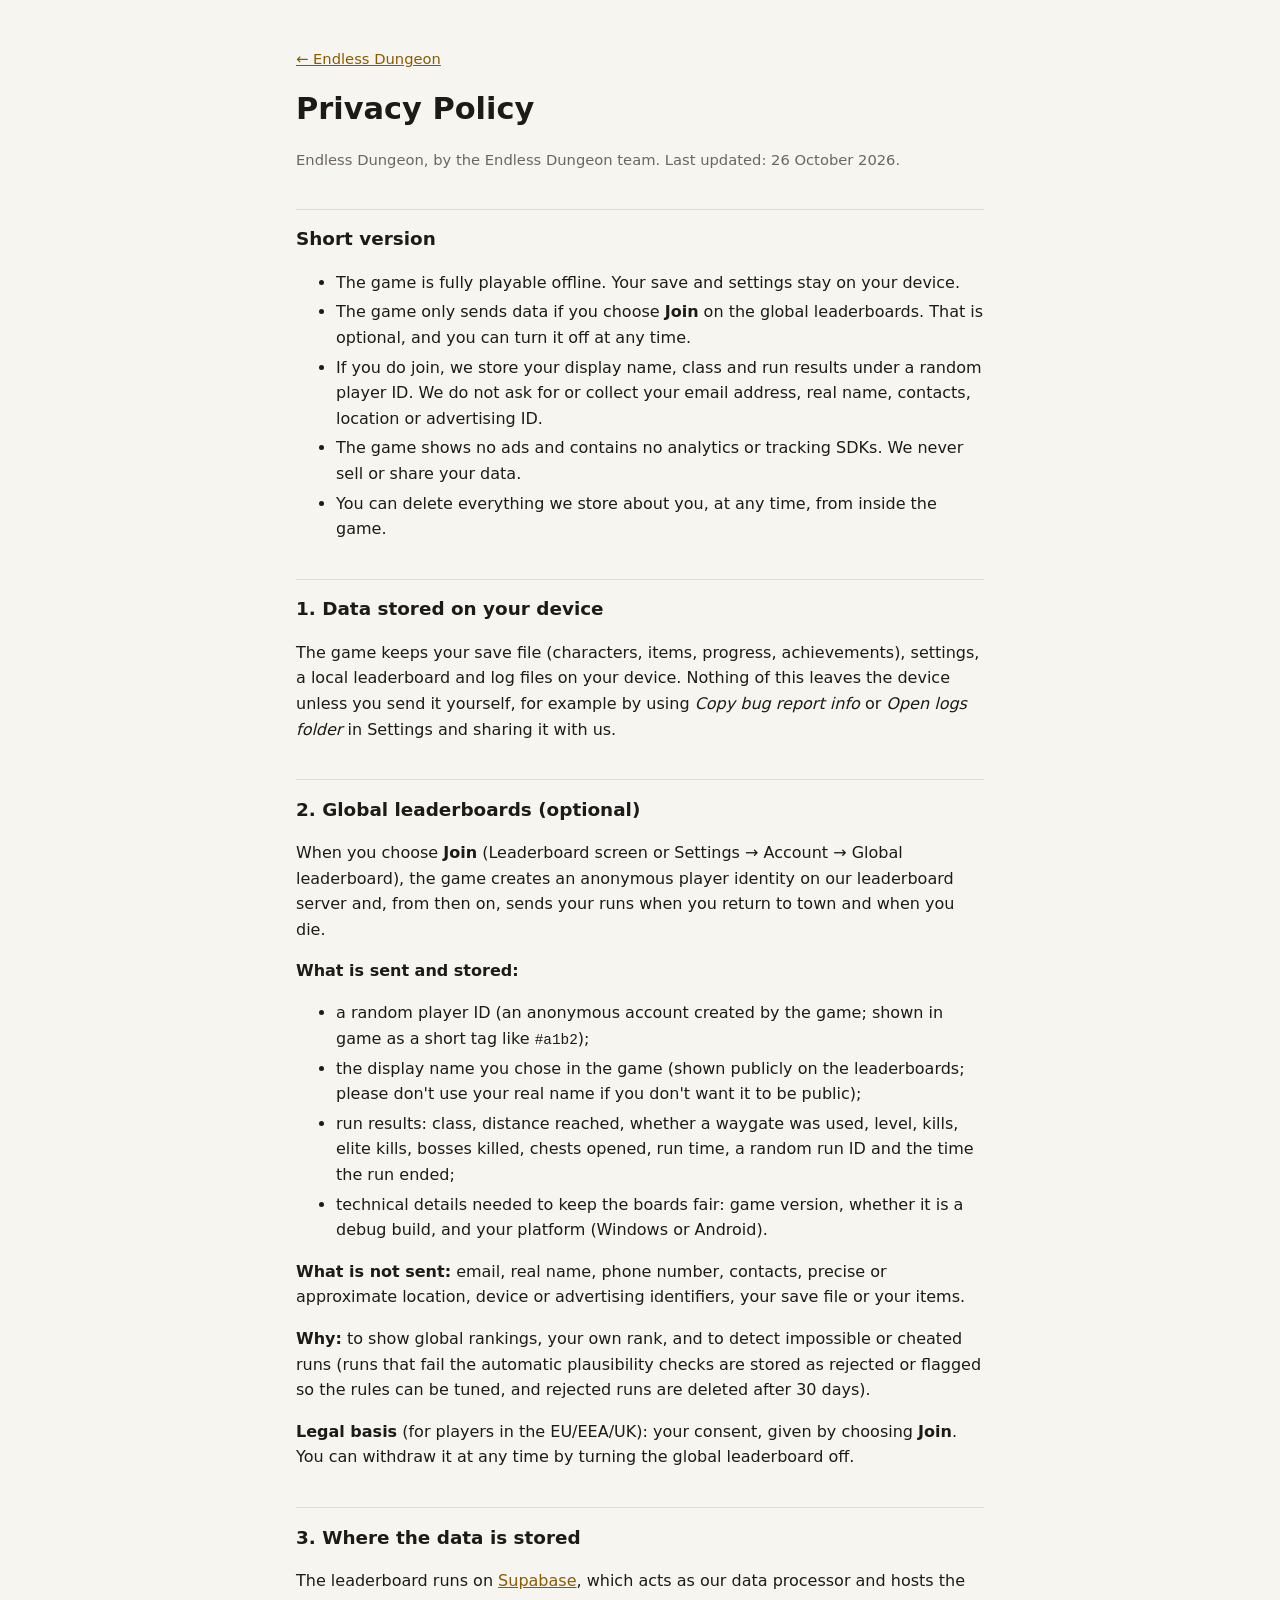
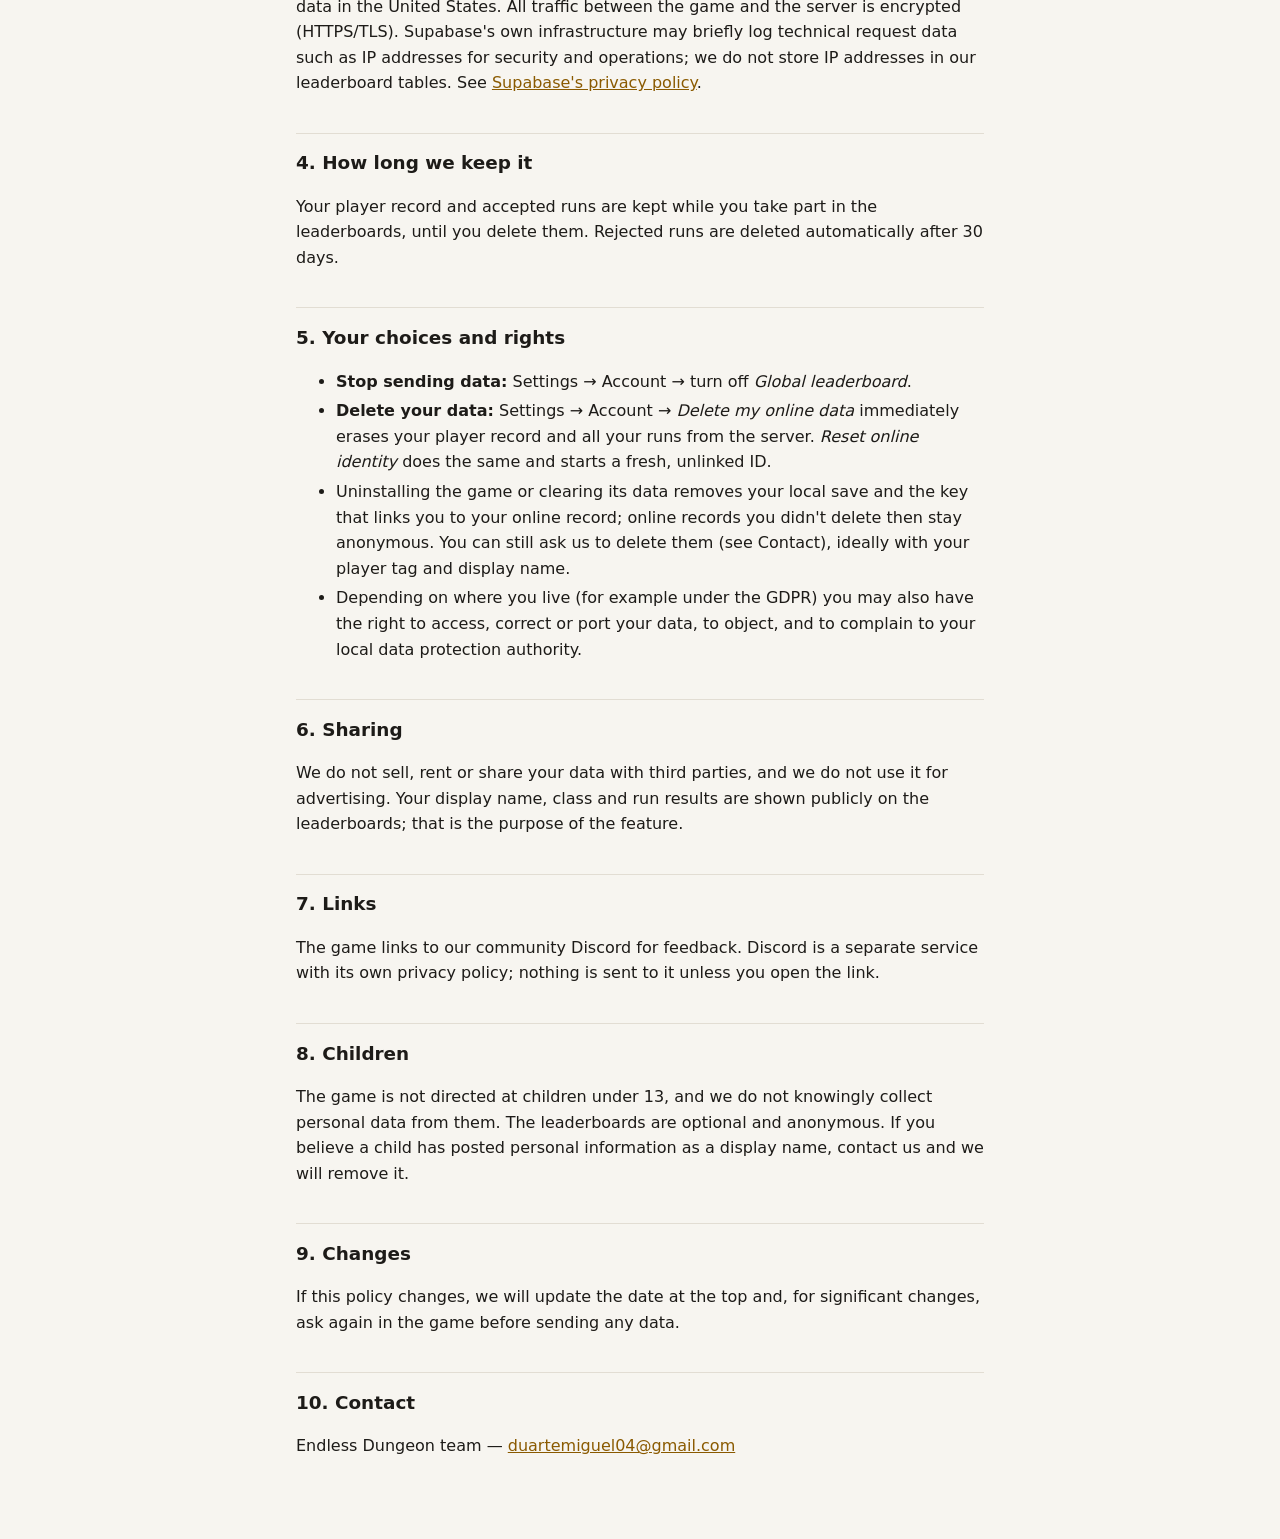
==== privacy.html @ 1d8169db "Privacy policy and landing page Co-Authored-By: Claude Opus 5.5 <noreply@anthropic.com>" ====
<!doctype html>
<html lang="en">
<head>
<meta charset="utf-8">
<meta name="viewport" content="width=device-width, initial-scale=1">
<title>Endless Dungeon - Privacy Policy</title>
<link rel="stylesheet" href="style.css">
</head>
<body>
<main>
<p class="back"><a href="index.html">&larr; Endless Dungeon</a></p>
<h1>Privacy Policy</h1>
<p class="meta">Endless Dungeon, by the Endless Dungeon team. Last updated: 26 October 2026.</p>

<h2>Short version</h2>
<ul>
  <li>The game is fully playable offline. Your save and settings stay on your device.</li>
  <li>The game only sends data if you choose <strong>Join</strong> on the global leaderboards. That is optional, and you
      can turn it off at any time.</li>
  <li>If you do join, we store your display name, class and run results under a random player ID. We do not ask for or
      collect your email address, real name, contacts, location or advertising ID.</li>
  <li>The game shows no ads and contains no analytics or tracking SDKs. We never sell or share your data.</li>
  <li>You can delete everything we store about you, at any time, from inside the game.</li>
</ul>

<h2>1. Data stored on your device</h2>
<p>The game keeps your save file (characters, items, progress, achievements), settings, a local leaderboard and log files
on your device. Nothing of this leaves the device unless you send it yourself, for example by using
<em>Copy bug report info</em> or <em>Open logs folder</em> in Settings and sharing it with us.</p>

<h2>2. Global leaderboards (optional)</h2>
<p>When you choose <strong>Join</strong> (Leaderboard screen or Settings &rarr; Account &rarr; Global leaderboard), the game
creates an anonymous player identity on our leaderboard server and, from then on, sends your runs when you return to town
and when you die.</p>
<p><strong>What is sent and stored:</strong></p>
<ul>
  <li>a random player ID (an anonymous account created by the game; shown in game as a short tag like <code>#a1b2</code>);</li>
  <li>the display name you chose in the game (shown publicly on the leaderboards; please don't use your real name if you
      don't want it to be public);</li>
  <li>run results: class, distance reached, whether a waygate was used, level, kills, elite kills, bosses killed, chests
      opened, run time, a random run ID and the time the run ended;</li>
  <li>technical details needed to keep the boards fair: game version, whether it is a debug build, and your platform
      (Windows or Android).</li>
</ul>
<p><strong>What is not sent:</strong> email, real name, phone number, contacts, precise or approximate location, device or
advertising identifiers, your save file or your items.</p>
<p><strong>Why:</strong> to show global rankings, your own rank, and to detect impossible or cheated runs (runs that fail the
automatic plausibility checks are stored as rejected or flagged so the rules can be tuned, and rejected runs are deleted
after 30 days).</p>
<p><strong>Legal basis</strong> (for players in the EU/EEA/UK): your consent, given by choosing <strong>Join</strong>. You can
withdraw it at any time by turning the global leaderboard off.</p>

<h2>3. Where the data is stored</h2>
<p>The leaderboard runs on <a href="https://supabase.com">Supabase</a>, which acts as our data processor and hosts the data in
the United States. All traffic between the game and the server is encrypted (HTTPS/TLS). Supabase's own infrastructure may
briefly log technical request data such as IP addresses for security and operations; we do not store IP addresses in our
leaderboard tables. See <a href="https://supabase.com/privacy">Supabase's privacy policy</a>.</p>

<h2>4. How long we keep it</h2>
<p>Your player record and accepted runs are kept while you take part in the leaderboards, until you delete them. Rejected
runs are deleted automatically after 30 days.</p>

<h2>5. Your choices and rights</h2>
<ul>
  <li><strong>Stop sending data:</strong> Settings &rarr; Account &rarr; turn off <em>Global leaderboard</em>.</li>
  <li><strong>Delete your data:</strong> Settings &rarr; Account &rarr; <em>Delete my online data</em> immediately erases your
      player record and all your runs from the server. <em>Reset online identity</em> does the same and starts a fresh,
      unlinked ID.</li>
  <li>Uninstalling the game or clearing its data removes your local save and the key that links you to your online
      record; online records you didn't delete then stay anonymous. You can still ask us to delete them (see Contact),
      ideally with your player tag and display name.</li>
  <li>Depending on where you live (for example under the GDPR) you may also have the right to access, correct or port your
      data, to object, and to complain to your local data protection authority.</li>
</ul>

<h2>6. Sharing</h2>
<p>We do not sell, rent or share your data with third parties, and we do not use it for advertising. Your display name, class
and run results are shown publicly on the leaderboards; that is the purpose of the feature.</p>

<h2>7. Links</h2>
<p>The game links to our community Discord for feedback. Discord is a separate service with its own privacy policy; nothing
is sent to it unless you open the link.</p>

<h2>8. Children</h2>
<p>The game is not directed at children under 13, and we do not knowingly collect personal data from them. The leaderboards
are optional and anonymous. If you believe a child has posted personal information as a display name, contact us and we will
remove it.</p>

<h2>9. Changes</h2>
<p>If this policy changes, we will update the date at the top and, for significant changes, ask again in the game before
sending any data.</p>

<h2>10. Contact</h2>
<p>Endless Dungeon team &mdash; <a href="mailto:duartemiguel04@gmail.com">duartemiguel04@gmail.com</a></p>
</main>
</body>
</html>
---- style.css ----
:root { --bg: #f7f5f0; --fg: #1d1b18; --muted: #6b665e; --link: #8a5a00; --rule: #e2ddd3; }
@media (prefers-color-scheme: dark) {
  :root { --bg: #1b1c20; --fg: #ece8df; --muted: #a49e93; --link: #ffc74d; --rule: #33343a; }
}
* { box-sizing: border-box; }
body { margin: 0; background: var(--bg); color: var(--fg);
  font: 16px/1.6 system-ui, -apple-system, "Segoe UI", Roboto, sans-serif; }
main { max-width: 720px; margin: 0 auto; padding: 32px 16px 64px; }
h1 { font-size: 1.9rem; margin: 0.2em 0 0.3em; }
h2 { font-size: 1.15rem; margin-top: 2em; padding-top: 0.8em; border-top: 1px solid var(--rule); }
a { color: var(--link); }
.meta, .back { color: var(--muted); font-size: 0.92rem; }
code { font-size: 0.9em; }
li { margin: 0.25em 0; }
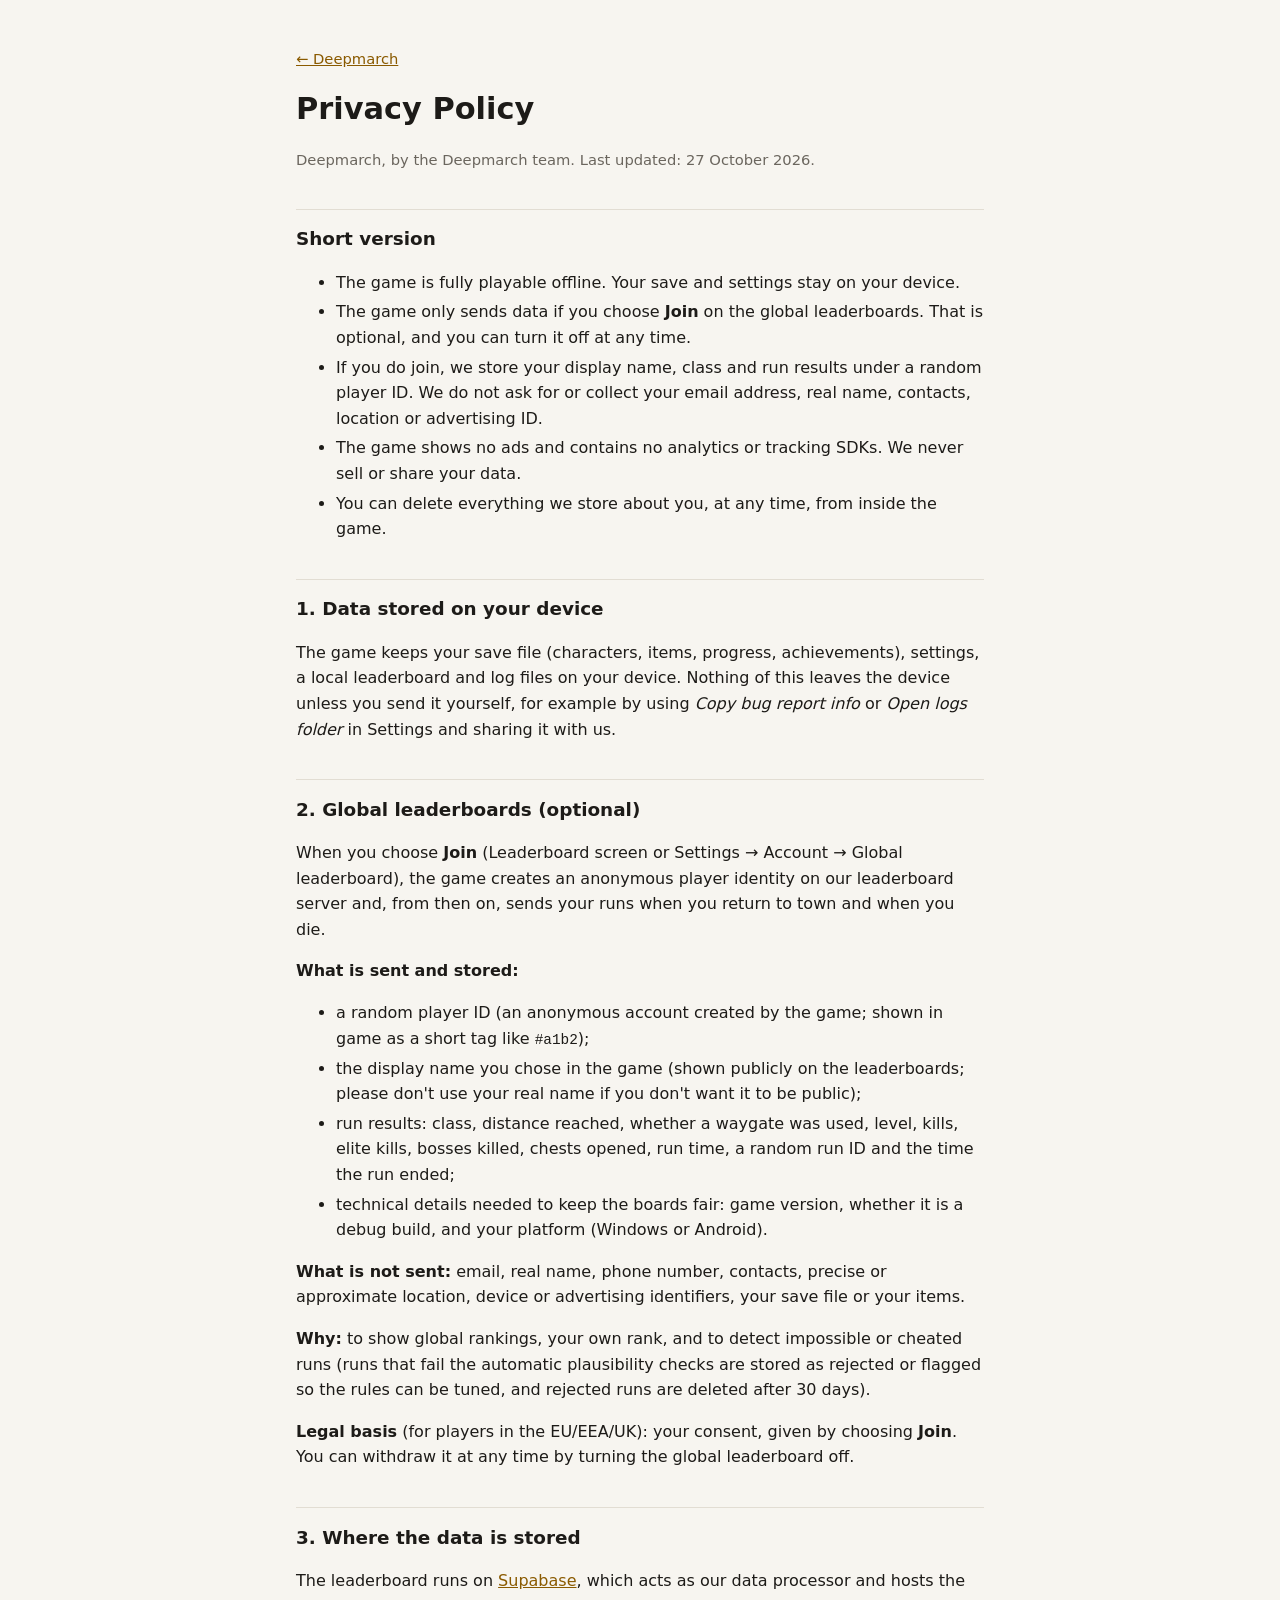
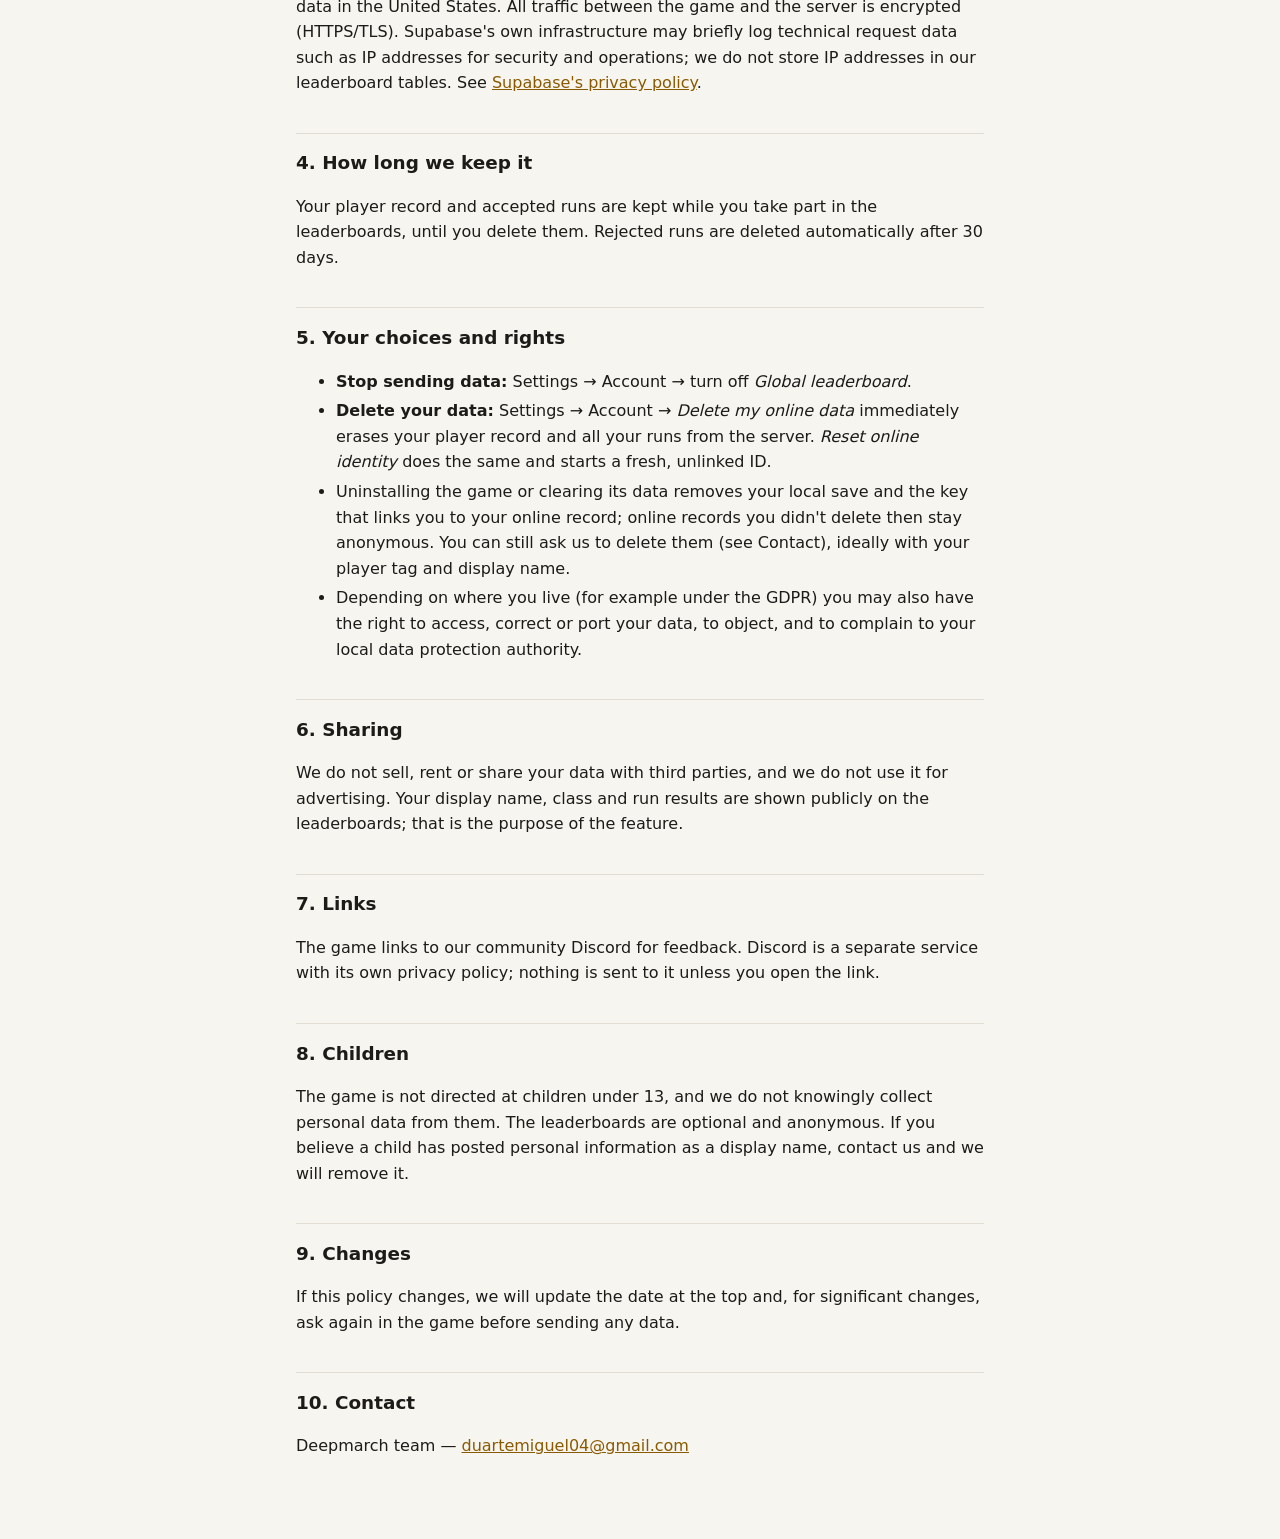
==== commit b3fcfea6: "Rename to Deepmarch Co-Authored-By: Claude Opus 5.5 <noreply@anthropic.com>" ====
--- a/privacy.html
+++ b/privacy.html
@@ -3,14 +3,14 @@
 <head>
 <meta charset="utf-8">
 <meta name="viewport" content="width=device-width, initial-scale=1">
-<title>Endless Dungeon - Privacy Policy</title>
+<title>Deepmarch - Privacy Policy</title>
 <link rel="stylesheet" href="style.css">
 </head>
 <body>
 <main>
-<p class="back"><a href="index.html">&larr; Endless Dungeon</a></p>
+<p class="back"><a href="index.html">&larr; Deepmarch</a></p>
 <h1>Privacy Policy</h1>
-<p class="meta">Endless Dungeon, by the Endless Dungeon team. Last updated: 26 October 2026.</p>
+<p class="meta">Deepmarch, by the Deepmarch team. Last updated: 27 October 2026.</p>
 
 <h2>Short version</h2>
 <ul>
@@ -91,7 +91,7 @@
 sending any data.</p>
 
 <h2>10. Contact</h2>
-<p>Endless Dungeon team &mdash; <a href="mailto:duartemiguel04@gmail.com">duartemiguel04@gmail.com</a></p>
+<p>Deepmarch team &mdash; <a href="mailto:duartemiguel04@gmail.com">duartemiguel04@gmail.com</a></p>
 </main>
 </body>
 </html>
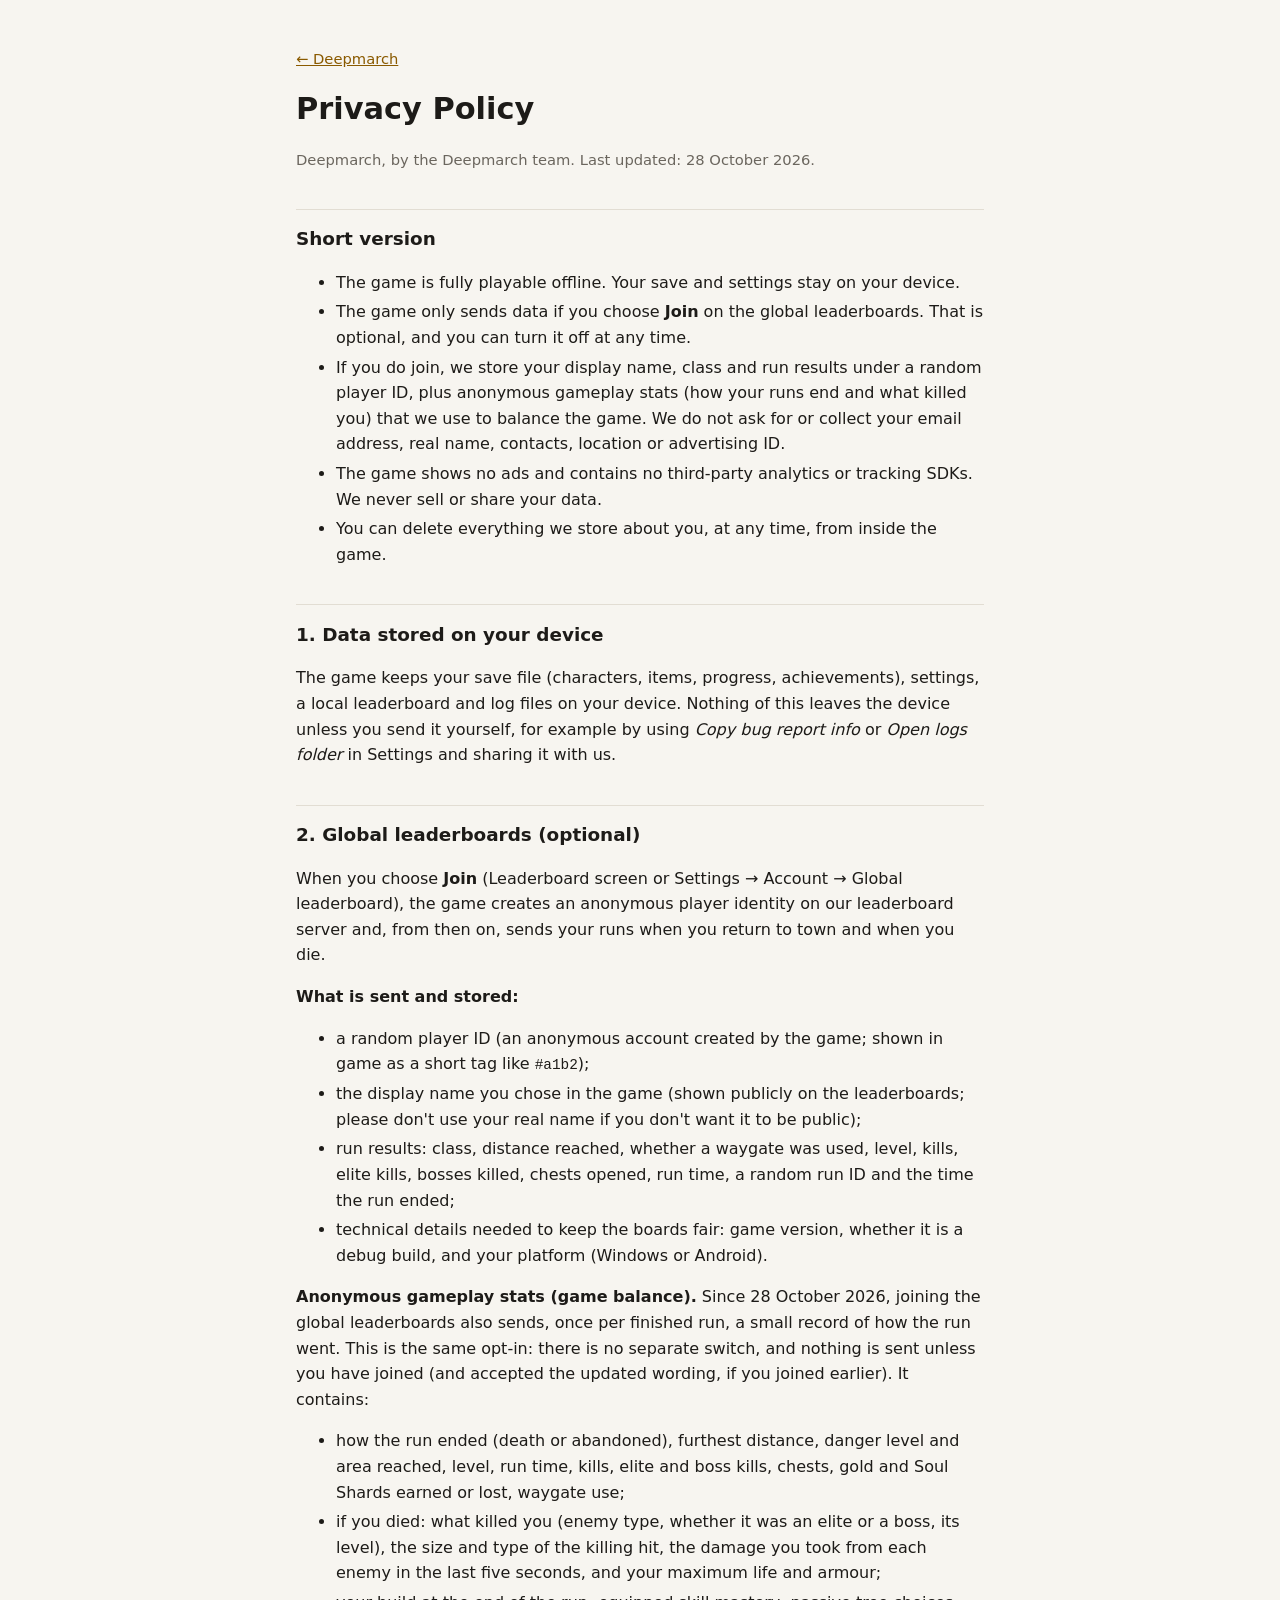
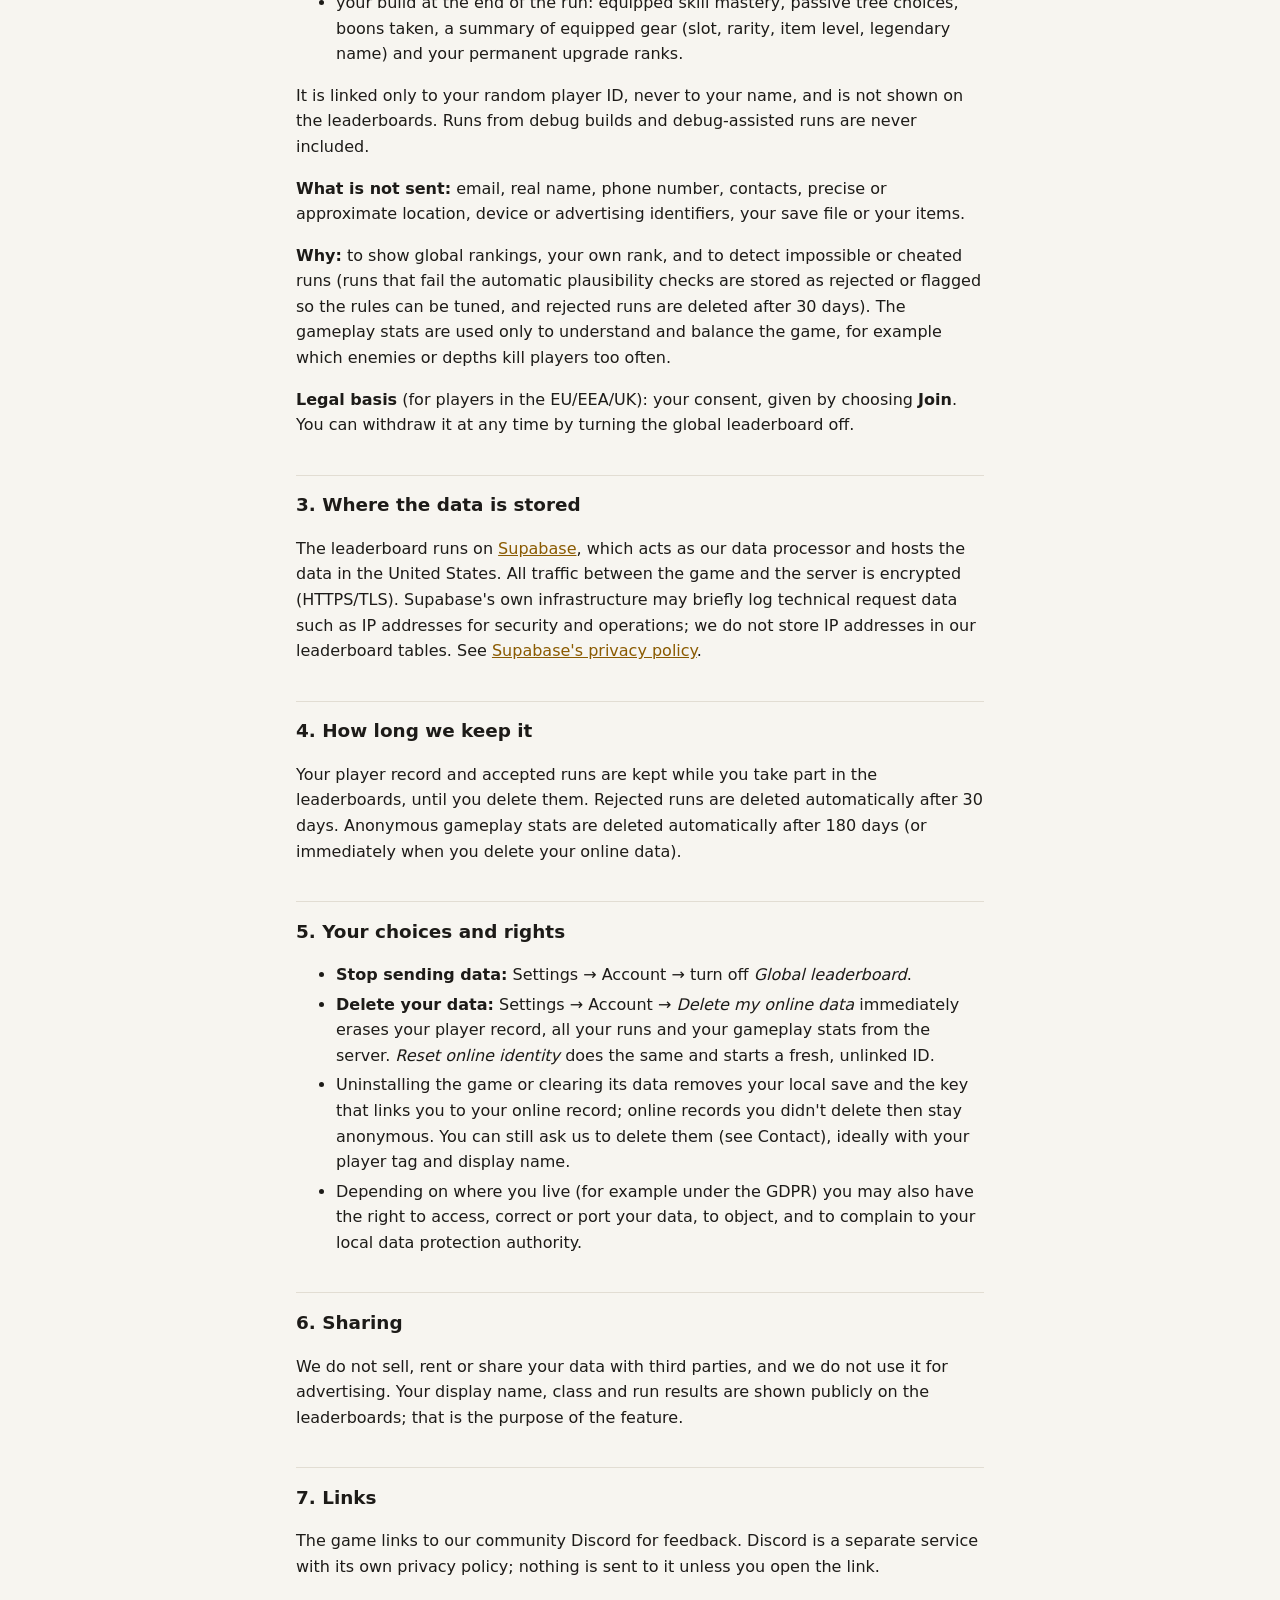
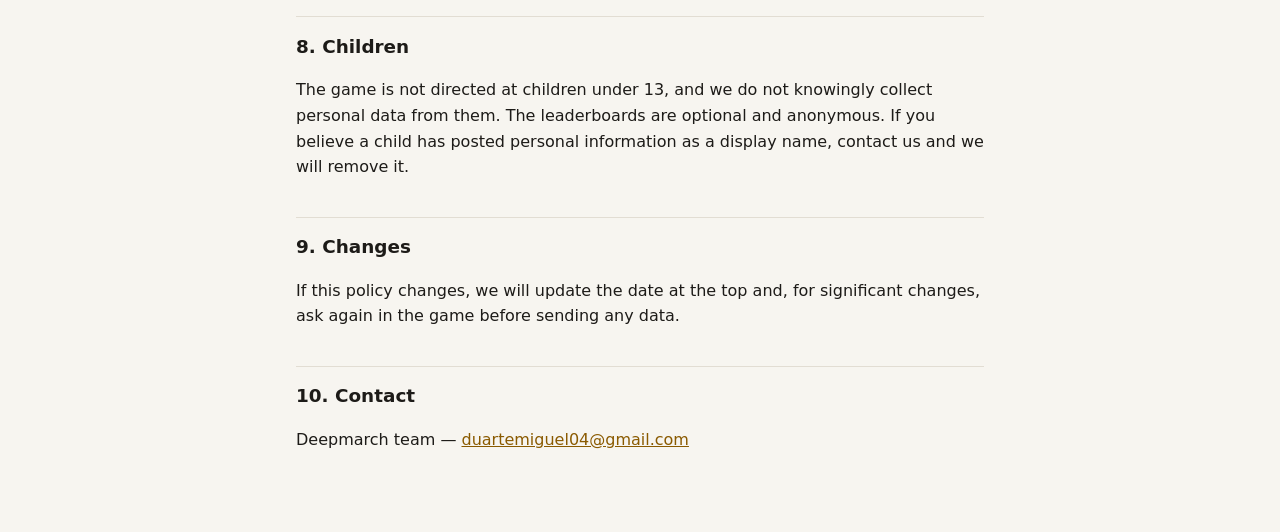
==== commit f3059a32: "Privacy policy: anonymous gameplay stats (run ends, what killed you) sent with the leaderboard opt-i" ====
--- a/privacy.html
+++ b/privacy.html
@@ -10,16 +10,17 @@
 <main>
 <p class="back"><a href="index.html">&larr; Deepmarch</a></p>
 <h1>Privacy Policy</h1>
-<p class="meta">Deepmarch, by the Deepmarch team. Last updated: 27 October 2026.</p>
+<p class="meta">Deepmarch, by the Deepmarch team. Last updated: 28 October 2026.</p>
 
 <h2>Short version</h2>
 <ul>
   <li>The game is fully playable offline. Your save and settings stay on your device.</li>
   <li>The game only sends data if you choose <strong>Join</strong> on the global leaderboards. That is optional, and you
       can turn it off at any time.</li>
-  <li>If you do join, we store your display name, class and run results under a random player ID. We do not ask for or
-      collect your email address, real name, contacts, location or advertising ID.</li>
-  <li>The game shows no ads and contains no analytics or tracking SDKs. We never sell or share your data.</li>
+  <li>If you do join, we store your display name, class and run results under a random player ID, plus anonymous gameplay
+      stats (how your runs end and what killed you) that we use to balance the game. We do not ask for or collect your
+      email address, real name, contacts, location or advertising ID.</li>
+  <li>The game shows no ads and contains no third-party analytics or tracking SDKs. We never sell or share your data.</li>
   <li>You can delete everything we store about you, at any time, from inside the game.</li>
 </ul>
 
@@ -42,11 +43,25 @@
   <li>technical details needed to keep the boards fair: game version, whether it is a debug build, and your platform
       (Windows or Android).</li>
 </ul>
+<p><strong>Anonymous gameplay stats (game balance).</strong> Since 28 October 2026, joining the global leaderboards also
+sends, once per finished run, a small record of how the run went. This is the same opt-in: there is no separate switch, and
+nothing is sent unless you have joined (and accepted the updated wording, if you joined earlier). It contains:</p>
+<ul>
+  <li>how the run ended (death or abandoned), furthest distance, danger level and area reached, level, run time, kills, elite
+      and boss kills, chests, gold and Soul Shards earned or lost, waygate use;</li>
+  <li>if you died: what killed you (enemy type, whether it was an elite or a boss, its level), the size and type of the
+      killing hit, the damage you took from each enemy in the last five seconds, and your maximum life and armour;</li>
+  <li>your build at the end of the run: equipped skill mastery, passive tree choices, boons taken, a summary of equipped gear
+      (slot, rarity, item level, legendary name) and your permanent upgrade ranks.</li>
+</ul>
+<p>It is linked only to your random player ID, never to your name, and is not shown on the leaderboards. Runs from debug
+builds and debug-assisted runs are never included.</p>
 <p><strong>What is not sent:</strong> email, real name, phone number, contacts, precise or approximate location, device or
 advertising identifiers, your save file or your items.</p>
 <p><strong>Why:</strong> to show global rankings, your own rank, and to detect impossible or cheated runs (runs that fail the
 automatic plausibility checks are stored as rejected or flagged so the rules can be tuned, and rejected runs are deleted
-after 30 days).</p>
+after 30 days). The gameplay stats are used only to understand and balance the game, for example which enemies or depths
+kill players too often.</p>
 <p><strong>Legal basis</strong> (for players in the EU/EEA/UK): your consent, given by choosing <strong>Join</strong>. You can
 withdraw it at any time by turning the global leaderboard off.</p>
 
@@ -58,13 +73,14 @@
 
 <h2>4. How long we keep it</h2>
 <p>Your player record and accepted runs are kept while you take part in the leaderboards, until you delete them. Rejected
-runs are deleted automatically after 30 days.</p>
+runs are deleted automatically after 30 days. Anonymous gameplay stats are deleted automatically after 180 days (or
+immediately when you delete your online data).</p>
 
 <h2>5. Your choices and rights</h2>
 <ul>
   <li><strong>Stop sending data:</strong> Settings &rarr; Account &rarr; turn off <em>Global leaderboard</em>.</li>
   <li><strong>Delete your data:</strong> Settings &rarr; Account &rarr; <em>Delete my online data</em> immediately erases your
-      player record and all your runs from the server. <em>Reset online identity</em> does the same and starts a fresh,
+      player record, all your runs and your gameplay stats from the server. <em>Reset online identity</em> does the same and starts a fresh,
       unlinked ID.</li>
   <li>Uninstalling the game or clearing its data removes your local save and the key that links you to your online
       record; online records you didn't delete then stay anonymous. You can still ask us to delete them (see Contact),
